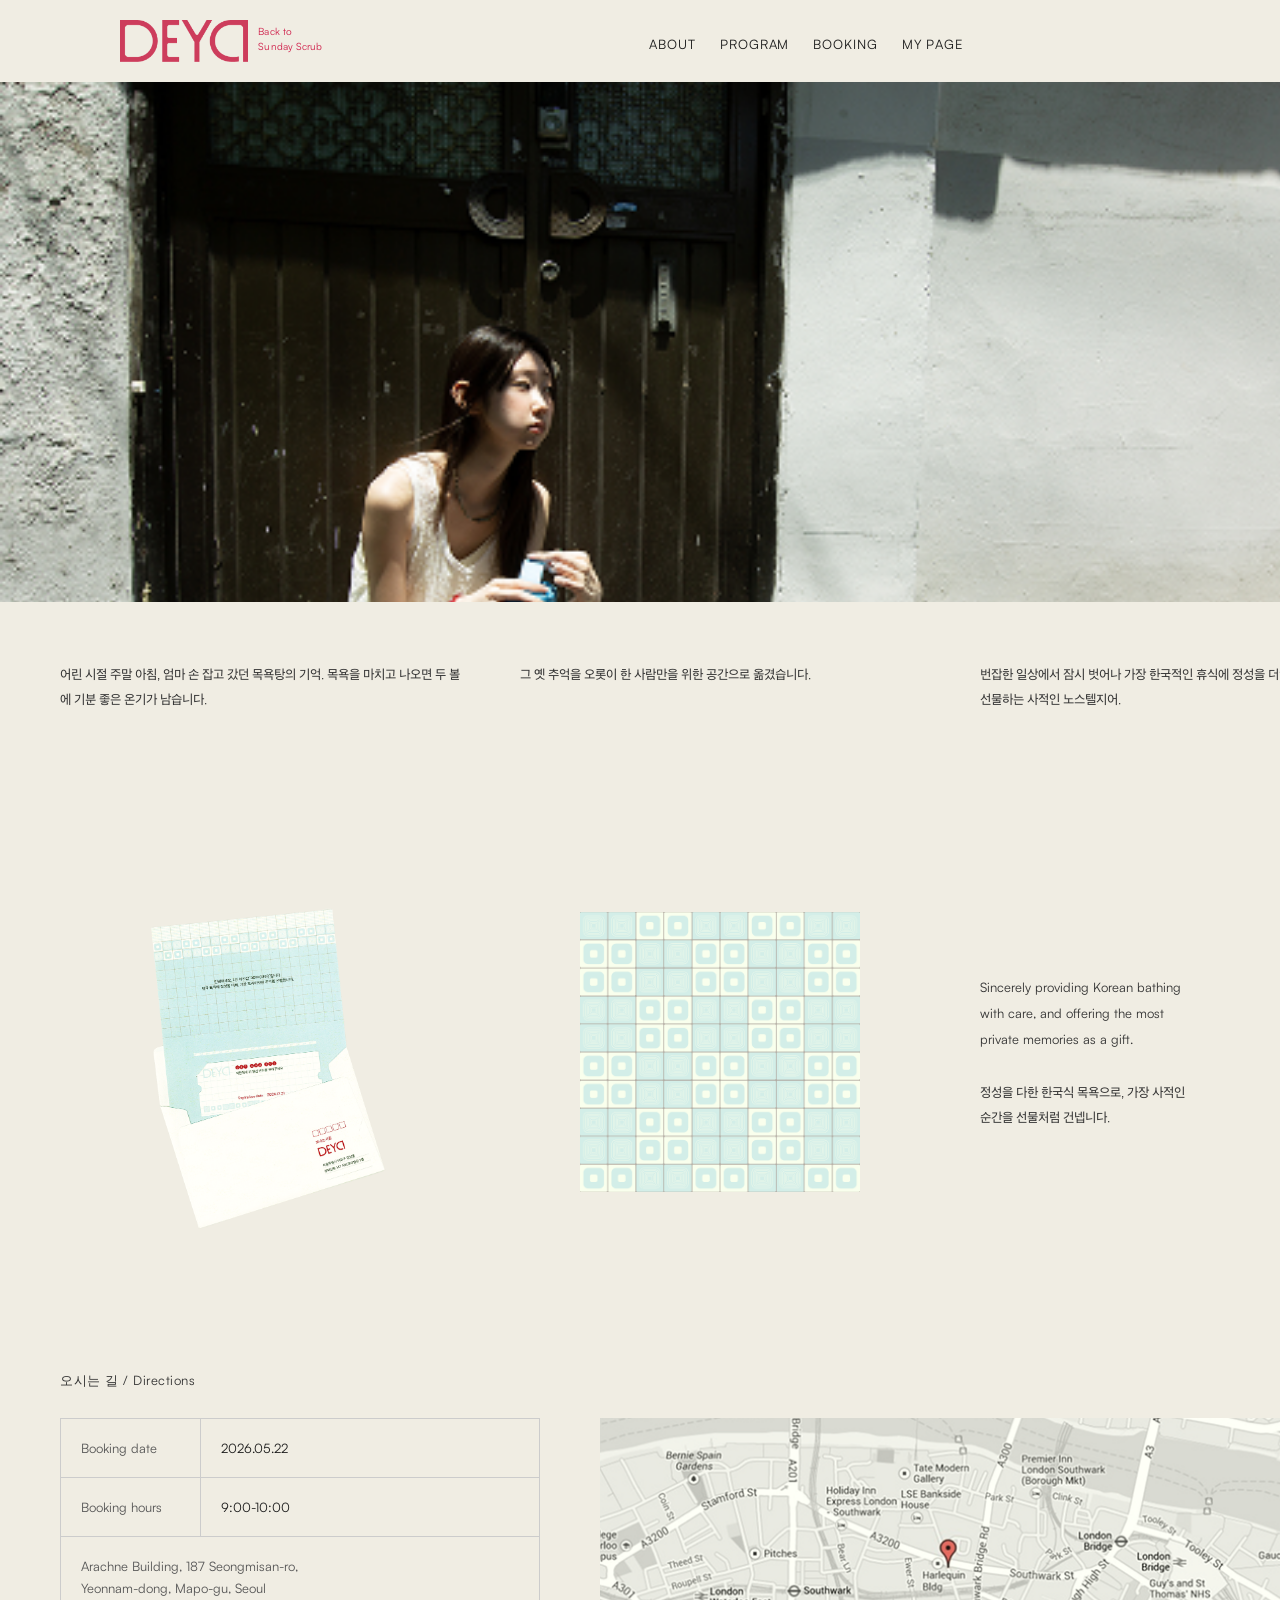
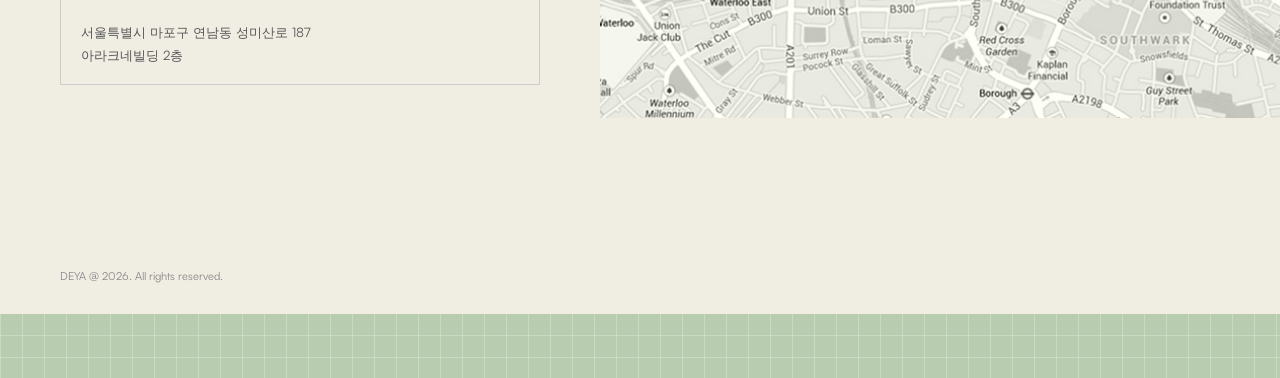
==== index.html @ e5640f35 "draft" ====
<!doctype html>
<html lang="ko">
  <head>
    <meta charset="UTF-8" />
    <meta name="viewport" content="width=1440, initial-scale=1.0" />
    <title>DEYA — Back to Sunday Scrub</title>
    <link rel="stylesheet" href="style.css" />
  </head>
  <body>
    <nav class="nav">
      <a href="index.html" class="nav-logo">
        <img class="nav-wordmark" src="source/main/logo.png" alt="DEYA" />
        <span class="nav-tagline">Back to<br />Sunday Scrub</span>
      </a>
      <ul class="nav-links">
        <li><a href="about.html">ABOUT</a></li>
        <li><a href="program.html">PROGRAM</a></li>
        <li><a href="booking.html">BOOKING</a></li>
        <li><a href="mypage.html">MY PAGE</a></li>
      </ul>
      <div class="nav-icons">
        <img src="source/main/obj_cucumber_photo 1.png" alt="" />
        <img src="source/main/obj_cucumber_photo 2.png" alt="" />
        <img src="source/main/obj_cucumber_photo 3.png" alt="" />
      </div>
    </nav>

    <!-- HERO -->
    <section class="page-hero">
      <img src="source/about/04 1.png" alt="DEYA" />
    </section>

    <!-- THREE TEXT COLUMNS -->
    <section class="about-text-cols">
      <p class="about-text-col">어린 시절 주말 아침, 엄마 손 잡고 갔던 목욕탕의 기억. 목욕을 마치고 나오면 두 볼에 기분 좋은 온기가 남습니다.</p>
      <p class="about-text-col">그 옛 추억을 오롯이 한 사람만을 위한 공간으로 옮겼습니다.</p>
      <p class="about-text-col">번잡한 일상에서 잠시 벗어나 가장 한국적인 휴식에 정성을 더하는 장소, 당신에게 선물하는 사적인 노스텔지어.</p>
    </section>

    <!-- BRAND SECTION -->
    <section class="about-brand">
      <div class="about-brand-letter">
        <img src="source/main/초대장영상 1.png" alt="DEYA invitation" />
      </div>
      <div class="about-brand-logo">
        <img src="source/about/Group 2085665260.png" alt="DEYA" />
      </div>
      <div class="about-brand-text">
        <p>Sincerely providing Korean bathing<br />with care, and offering the most<br />private memories as a gift.</p>
        <p class="kr">정성을 다한 한국식 목욕으로, 가장 사적인<br />순간을 선물처럼 건넵니다.</p>
      </div>
    </section>

    <!-- DIRECTIONS -->
    <section class="directions-section">
      <p class="directions-heading">오시는 길 / Directions</p>
      <div class="directions-layout">
        <div class="directions-table-wrap">
          <table class="directions-table">
            <tr>
              <td>Booking date</td>
              <td>2026.05.22</td>
            </tr>
            <tr>
              <td>Booking hours</td>
              <td>9:00-10:00</td>
            </tr>
            <tr>
              <td colspan="2">
                Arachne Building, 187 Seongmisan-ro,<br />
                Yeonnam-dong, Mapo-gu, Seoul<br /><br />
                서울특별시 마포구 연남동 성미산로 187<br />
                아라크네빌딩 2층
              </td>
            </tr>
          </table>
        </div>
        <div class="directions-map">
          <img src="source/main/gray-google-map 1.png" alt="Map" />
        </div>
      </div>
    </section>

    <footer class="site-footer">
      <span class="footer-copy">DEYA @ 2026. All rights reserved.</span>
      <div class="footer-social">
        <a href="#" aria-label="YouTube">
          <svg viewBox="0 0 24 24">
            <path
              d="M23.5 6.2a3 3 0 0 0-2.1-2.1C19.5 3.5 12 3.5 12 3.5s-7.5 0-9.4.5a3 3 0 0 0-2.1 2.1C0 8.1 0 12 0 12s0 3.9.5 5.8a3 3 0 0 0 2.1 2.1c1.9.5 9.4.5 9.4.5s7.5 0 9.4-.5a3 3 0 0 0 2.1-2.1C24 15.9 24 12 24 12s0-3.9-.5-5.8zM9.75 15.5V8.5L15.8 12l-6.05 3.5z"
            />
          </svg>
        </a>
        <a href="#" aria-label="Facebook">
          <svg viewBox="0 0 24 24">
            <path
              d="M24 12.07C24 5.4 18.63 0 12 0S0 5.4 0 12.07C0 18.1 4.39 23.1 10.13 24v-8.44H7.08v-3.49h3.04V9.41c0-3.02 1.8-4.7 4.54-4.7 1.31 0 2.68.24 2.68.24v2.97h-1.5c-1.5 0-1.96.93-1.96 1.89v2.26h3.32l-.53 3.5h-2.8V24C19.61 23.1 24 18.1 24 12.07z"
            />
          </svg>
        </a>
        <a href="#" aria-label="Instagram">
          <svg viewBox="0 0 24 24">
            <path
              d="M12 2.16c3.2 0 3.58.01 4.85.07 3.25.15 4.77 1.69 4.92 4.92.06 1.27.07 1.65.07 4.85 0 3.2-.01 3.58-.07 4.85-.15 3.23-1.66 4.77-4.92 4.92-1.27.06-1.64.07-4.85.07-3.2 0-3.58-.01-4.85-.07-3.26-.15-4.77-1.7-4.92-4.92C2.17 15.58 2.16 15.2 2.16 12c0-3.2.01-3.58.07-4.85C2.38 3.86 3.9 2.31 7.15 2.23 8.42 2.17 8.8 2.16 12 2.16zM12 0C8.74 0 8.33.01 7.05.07 2.7.27.27 2.7.07 7.05.01 8.33 0 8.74 0 12c0 3.26.01 3.67.07 4.95.2 4.36 2.62 6.78 6.98 6.98C8.33 23.99 8.74 24 12 24c3.26 0 3.67-.01 4.95-.07 4.35-.2 6.78-2.62 6.98-6.98.06-1.28.07-1.69.07-4.95 0-3.26-.01-3.67-.07-4.95-.2-4.35-2.62-6.78-6.98-6.98C15.67.01 15.26 0 12 0zm0 5.84a6.16 6.16 0 1 0 0 12.32A6.16 6.16 0 0 0 12 5.84zM12 16a4 4 0 1 1 0-8 4 4 0 0 1 0 8zm6.4-11.85a1.44 1.44 0 1 0 0 2.88 1.44 1.44 0 0 0 0-2.88z"
            />
          </svg>
        </a>
      </div>
    </footer>
    <div class="footer-tiles"></div>
  </body>
</html>
---- style.css ----
@font-face {
  font-family: "Satoshi";
  src: url("source/fonts/Satoshi-Regular.woff2") format("woff2");
  font-weight: 400;
}
@font-face {
  font-family: "Heitz";
  src: url("source/fonts/Heitz-Regular.woff2") format("woff2");
  font-weight: 400;
}

*,
*::before,
*::after {
  box-sizing: border-box;
  margin: 0;
  padding: 0;
}

:root {
  --bg: #f0ede3;
  --red: #cf1f4a;
  --black: #1a1a1a;
  --gray: #888;
  --gutter: 60px;
}

body {
  background: var(--bg);
  color: var(--black);
  font-family: "Satoshi", sans-serif;
  min-width: 1440px;
}

a {
  text-decoration: none;
  color: inherit;
}
img {
  display: block;
}

/* ── NAV ── */
.nav {
  display: flex;
  align-items: flex-start;
  justify-content: space-between;
  padding: 20px 120px;
  background: var(--bg);
  position: sticky;
  top: 0;
  z-index: 100;
}

.nav-logo {
  display: flex;
  align-items: flex-start;
  gap: 10px;
}

.nav-wordmark {
  height: 42px;
}

.nav-tagline {
  font-size: 10px;
  color: var(--red);
  line-height: 1.5;
  padding-top: 4px;
  letter-spacing: 0.01em;
}

.nav-links {
  display: flex;
  gap: 24px;
  list-style: none;
  align-items: center;
  padding-top: 12px;
}

.nav-links a {
  font-size: 13px;
  letter-spacing: 0.07em;
  color: var(--black);
}

.nav-links a:hover,
.nav-links a.active {
  color: var(--red);
}

.nav-icons {
  display: flex;
  width: 30px;
  gap: -20px;
  padding-top: 8px;
}

.nav-icons img {
  width: 28px;
  height: 28px;
  border-radius: 50%;
  object-fit: cover;
}

/* ── FOOTER ── */
.site-footer {
  display: flex;
  justify-content: space-between;
  align-items: center;
  padding: 28px var(--gutter);
  margin-top: 120px;
}

.footer-copy {
  font-size: 11px;
  color: var(--gray);
}

.footer-social {
  display: flex;
  gap: 18px;
  align-items: center;
}

.footer-social a {
  display: flex;
  align-items: center;
  justify-content: center;
  width: 20px;
  height: 20px;
}

.footer-social svg {
  width: 18px;
  height: 18px;
  fill: var(--black);
}

.footer-tiles {
  height: 64px;
  background-color: #b8ccb0;
  background-image:
    repeating-linear-gradient(
      0deg,
      rgba(255, 255, 255, 0.25) 0,
      rgba(255, 255, 255, 0.25) 1px,
      transparent 1px,
      transparent 22px
    ),
    repeating-linear-gradient(
      90deg,
      rgba(255, 255, 255, 0.25) 0,
      rgba(255, 255, 255, 0.25) 1px,
      transparent 1px,
      transparent 22px
    );
  background-size: 22px 22px;
}

/* ── MAIN PAGE ── */
.hero-collage {
  padding: 0 var(--gutter);
  text-align: center;
}

.hero-collage img {
  width: 100%;
  max-width: 1200px;
  margin: 0 auto;
}

.content-split {
  display: flex;
  align-items: center;
  padding: 100px var(--gutter);
  gap: 100px;
}

.content-split.reverse {
  flex-direction: row-reverse;
}

.split-photo {
  flex: 0 0 auto;
  width: 330px;
}

.split-photo img {
  width: 100%;
  height: 420px;
  object-fit: cover;
}

.split-text {
  flex: 1;
  max-width: 380px;
  display: flex;
  flex-direction: column;
  gap: 28px;
}

.split-text p {
  font-size: 13px;
  line-height: 1.9;
  color: #333;
}

.keyword-section {
  display: flex;
  gap: 4px;
  padding: 40px var(--gutter) 80px;
}

.keyword-card {
  flex: 1;
}

.keyword-card img {
  width: 100%;
  aspect-ratio: 1 / 1;
  object-fit: cover;
  margin-bottom: 18px;
}

.keyword-card h3 {
  font-size: 15px;
  font-weight: 400;
  margin-bottom: 6px;
}

.keyword-card p {
  font-family: "Heitz", sans-serif;
  font-size: 12px;
  line-height: 1.7;
  color: #444;
}

.photo-grid {
  display: grid;
  grid-template-columns: 1fr 1fr 1fr;
  grid-template-rows: 300px 300px;
  gap: 4px;
  padding: 0 var(--gutter);
}

.photo-grid img {
  width: 100%;
  height: 100%;
  object-fit: cover;
}

.photo-grid .span-col {
  grid-column: span 2;
}

/* ── ABOUT PAGE ── */
.page-hero {
  width: 100%;
}
.page-hero img {
  width: 100%;
  height: 520px;
  object-fit: cover;
  object-position: top;
}

.about-text-cols {
  display: grid;
  grid-template-columns: 1fr 1fr 1fr;
  gap: 60px;
  padding: 60px var(--gutter) 80px;
}

.about-text-col {
  font-family: "Heitz", "Satoshi", sans-serif;
  font-size: 12.5px;
  line-height: 2;
  color: #333;
}

.about-brand {
  display: grid;
  grid-template-columns: 1fr 1fr 1fr;
  gap: 60px;
  padding: 80px var(--gutter);
  align-items: center;
}

.about-brand-letter img {
  width: 100%;
  max-height: 360px;
  object-fit: contain;
}

.about-brand-logo img {
  width: 100%;
  max-height: 280px;
  object-fit: contain;
}

.about-brand-text {
  font-size: 13px;
  line-height: 2;
  color: #333;
}

.about-brand-text .kr {
  font-family: "Heitz", sans-serif;
  margin-top: 28px;
  font-size: 12.5px;
}

.directions-section {
  padding: 60px var(--gutter) 0;
}

.directions-heading {
  font-size: 13px;
  font-weight: 400;
  letter-spacing: 0.04em;
  margin-bottom: 28px;
  color: #333;
}

.directions-layout {
  display: flex;
  gap: 60px;
  align-items: flex-start;
}

.directions-table-wrap {
  flex: 0 0 480px;
}

.directions-table {
  width: 100%;
  border-collapse: collapse;
  font-size: 13px;
}

.directions-table td {
  padding: 18px 20px;
  border: 1px solid #ccc;
  line-height: 1.7;
}

.directions-table td:first-child {
  color: #555;
  width: 140px;
  vertical-align: middle;
}

.directions-map {
  flex: 1;
}
.directions-map img {
  width: 100%;
  height: 300px;
  object-fit: cover;
}

/* ── PROGRAM PAGE ── */
.program-section {
  display: flex;
  gap: 0;
  padding: 80px var(--gutter);
}

.program-section + .program-section {
  padding-top: 60px;
  border-top: none;
}

.program-label {
  flex: 0 0 260px;
}

.program-label h2 {
  font-size: 18px;
  font-weight: 400;
  letter-spacing: 0.04em;
  margin-bottom: 28px;
}

.program-label p {
  font-size: 12px;
  line-height: 1.9;
  color: #555;
}

.program-items {
  flex: 1;
}

.program-item {
  display: flex;
  align-items: center;
  padding: 18px 0;
  border-bottom: 1px solid #d0d0d0;
}

.program-items .program-item:first-child {
  border-top: 1px solid #d0d0d0;
}

.program-item-num {
  font-size: 12px;
  color: var(--gray);
  width: 32px;
  flex-shrink: 0;
}

.program-item-name {
  flex: 1;
  font-size: 13px;
  letter-spacing: 0.05em;
}

.program-item-price {
  font-size: 13px;
  letter-spacing: 0.03em;
}

/* ── PROGRAM DETAIL PAGE ── */
.detail-header {
  display: flex;
  align-items: baseline;
  justify-content: space-between;
  padding: 36px var(--gutter) 0;
}

.detail-title {
  font-size: 30px;
  font-weight: 400;
}

.detail-price {
  font-size: 30px;
  font-weight: 400;
}

.detail-row {
  display: flex;
  gap: 0;
  padding: 60px var(--gutter) 40px;
}

.detail-label-col {
  flex: 0 0 260px;
  font-size: 15px;
  font-weight: 400;
  padding-top: 4px;
}

.detail-body-col {
  flex: 1;
  font-size: 13px;
  line-height: 1.9;
  color: #444;
  max-width: 500px;
}

.detail-body-col p + p {
  margin-top: 18px;
}

.detail-body-col ol {
  padding-left: 18px;
}

.detail-body-col ol li {
  line-height: 2.2;
}

/* ── BOOKING PAGE ── */
.booking-bar {
  display: flex;
  align-items: baseline;
  gap: 100px;
  padding: 36px var(--gutter) 0;
}

.booking-title {
  font-size: 30px;
  font-weight: 400;
}
.booking-price {
  font-size: 30px;
  font-weight: 400;
}

.booking-content {
  display: flex;
  gap: 100px;
  padding: 48px var(--gutter) 80px;
  align-items: flex-start;
}

.calendar-wrap {
  flex: 0 0 auto;
}

.calendar-table {
  border-collapse: collapse;
  font-size: 12px;
  min-width: 460px;
}

.calendar-table th {
  font-weight: 400;
  padding: 10px 20px;
  border: 1px solid #ccc;
  text-align: center;
  font-size: 11px;
  letter-spacing: 0.06em;
  color: #555;
}

.calendar-table td {
  padding: 14px 20px;
  border: 1px solid #ccc;
  text-align: center;
  font-size: 12px;
  cursor: pointer;
  min-width: 60px;
}

.calendar-table td:hover {
  background: rgba(207, 31, 74, 0.07);
}
.calendar-table td.selected {
  background: var(--red);
  color: #fff;
}

.booking-sidebar {
  flex: 1;
  padding-top: 10px;
}

.booking-sidebar p {
  font-size: 14px;
  line-height: 2.1;
}

.btn-box {
  display: inline-block;
  margin-top: 52px;
  padding: 14px 0;
  border: 1px solid var(--black);
  font-size: 14px;
  width: 200px;
  text-align: center;
  cursor: pointer;
  background: transparent;
  font-family: "Satoshi", sans-serif;
  letter-spacing: 0.04em;
}

.btn-box:hover {
  background: var(--black);
  color: #fff;
}

/* ── MY PAGE ── */
.mypage-wrap {
  display: flex;
  gap: 100px;
  padding: 80px var(--gutter);
  align-items: flex-start;
}

.mypage-photo {
  flex: 0 0 280px;
}

.mypage-photo img {
  width: 100%;
  height: 380px;
  object-fit: cover;
}

.mypage-info {
  flex: 1;
}

.mypage-guest {
  font-size: 38px;
  font-weight: 400;
  margin-bottom: 56px;
}

.mypage-content {
  display: flex;
  gap: 60px;
  align-items: flex-start;
}

.mypage-table {
  border-collapse: collapse;
  font-size: 13px;
  min-width: 420px;
}

.mypage-table td {
  padding: 18px 20px;
  border: 1px solid #ccc;
  line-height: 1.7;
}

.mypage-table td:first-child {
  color: #555;
  width: 140px;
  vertical-align: middle;
}

.mypage-sidebar {
  flex: 1;
  padding-top: 4px;
}
.mypage-sidebar p {
  font-size: 14px;
  line-height: 2.1;
}
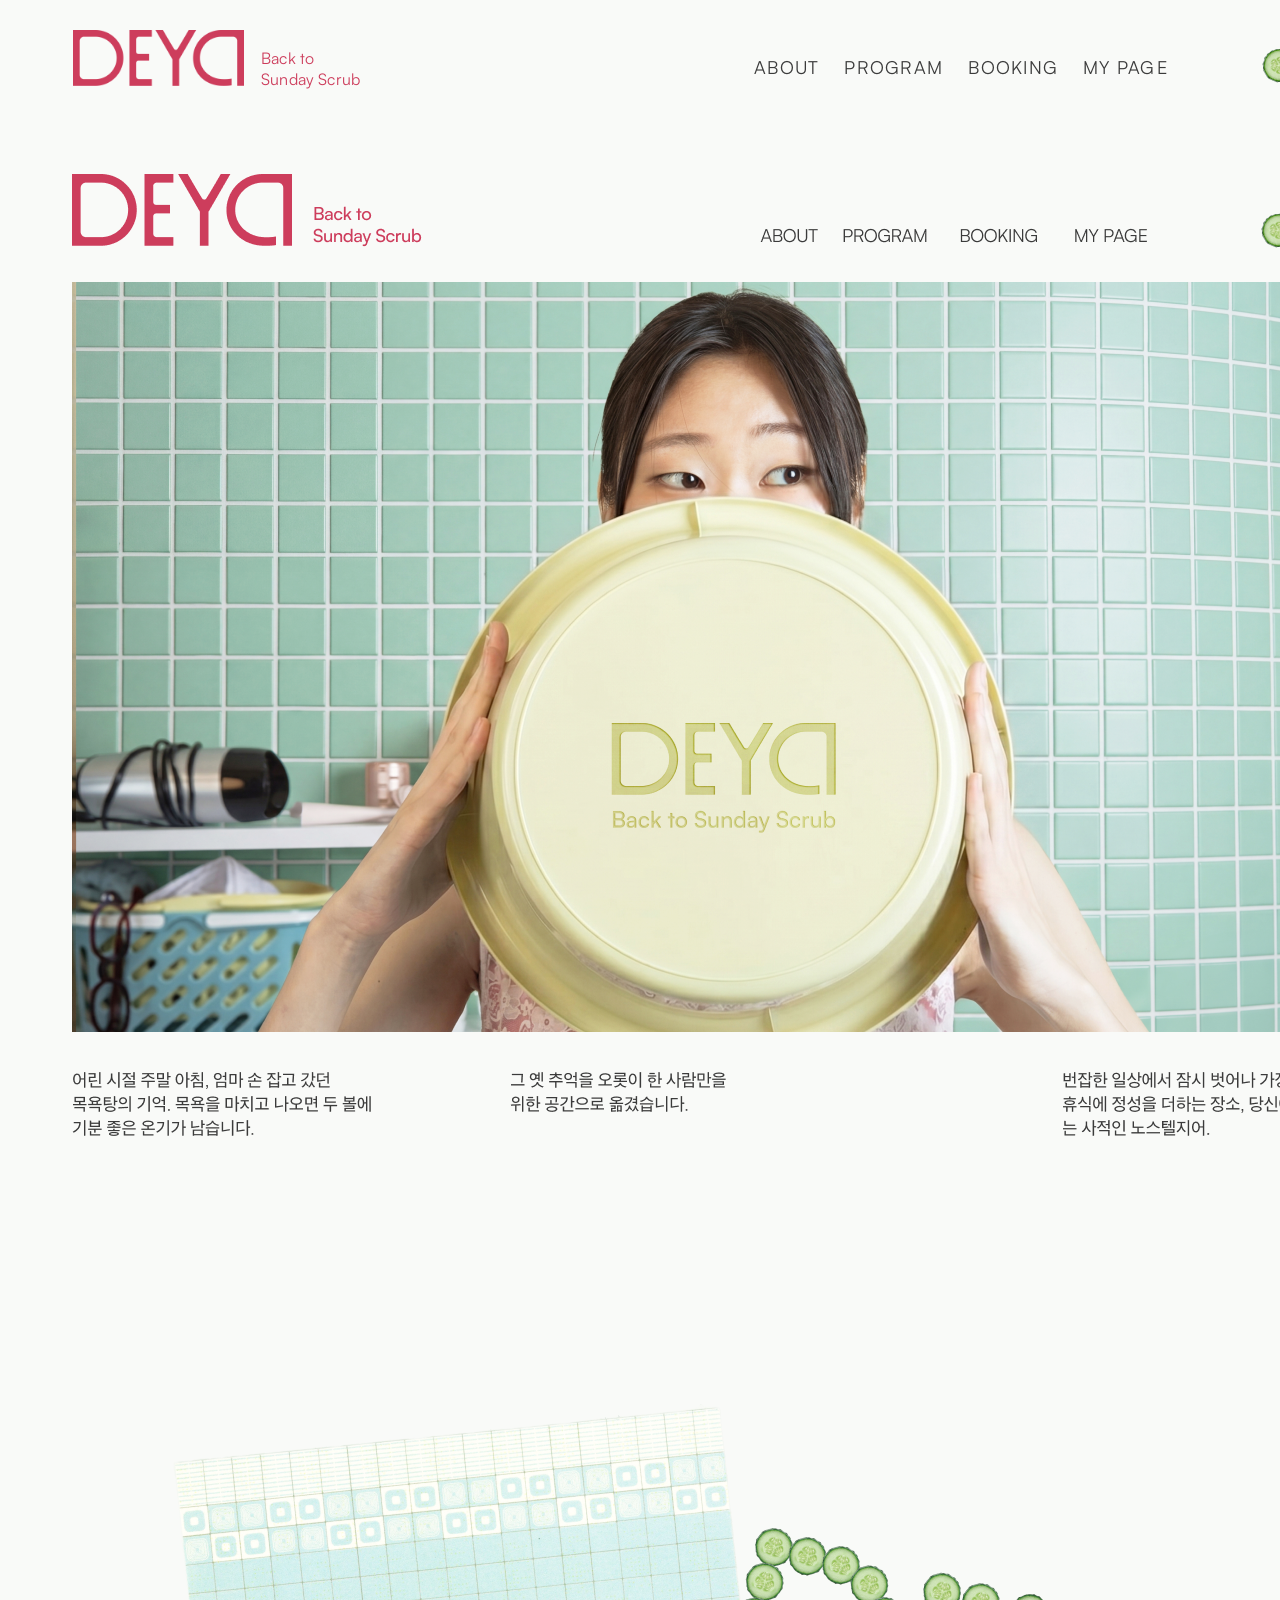
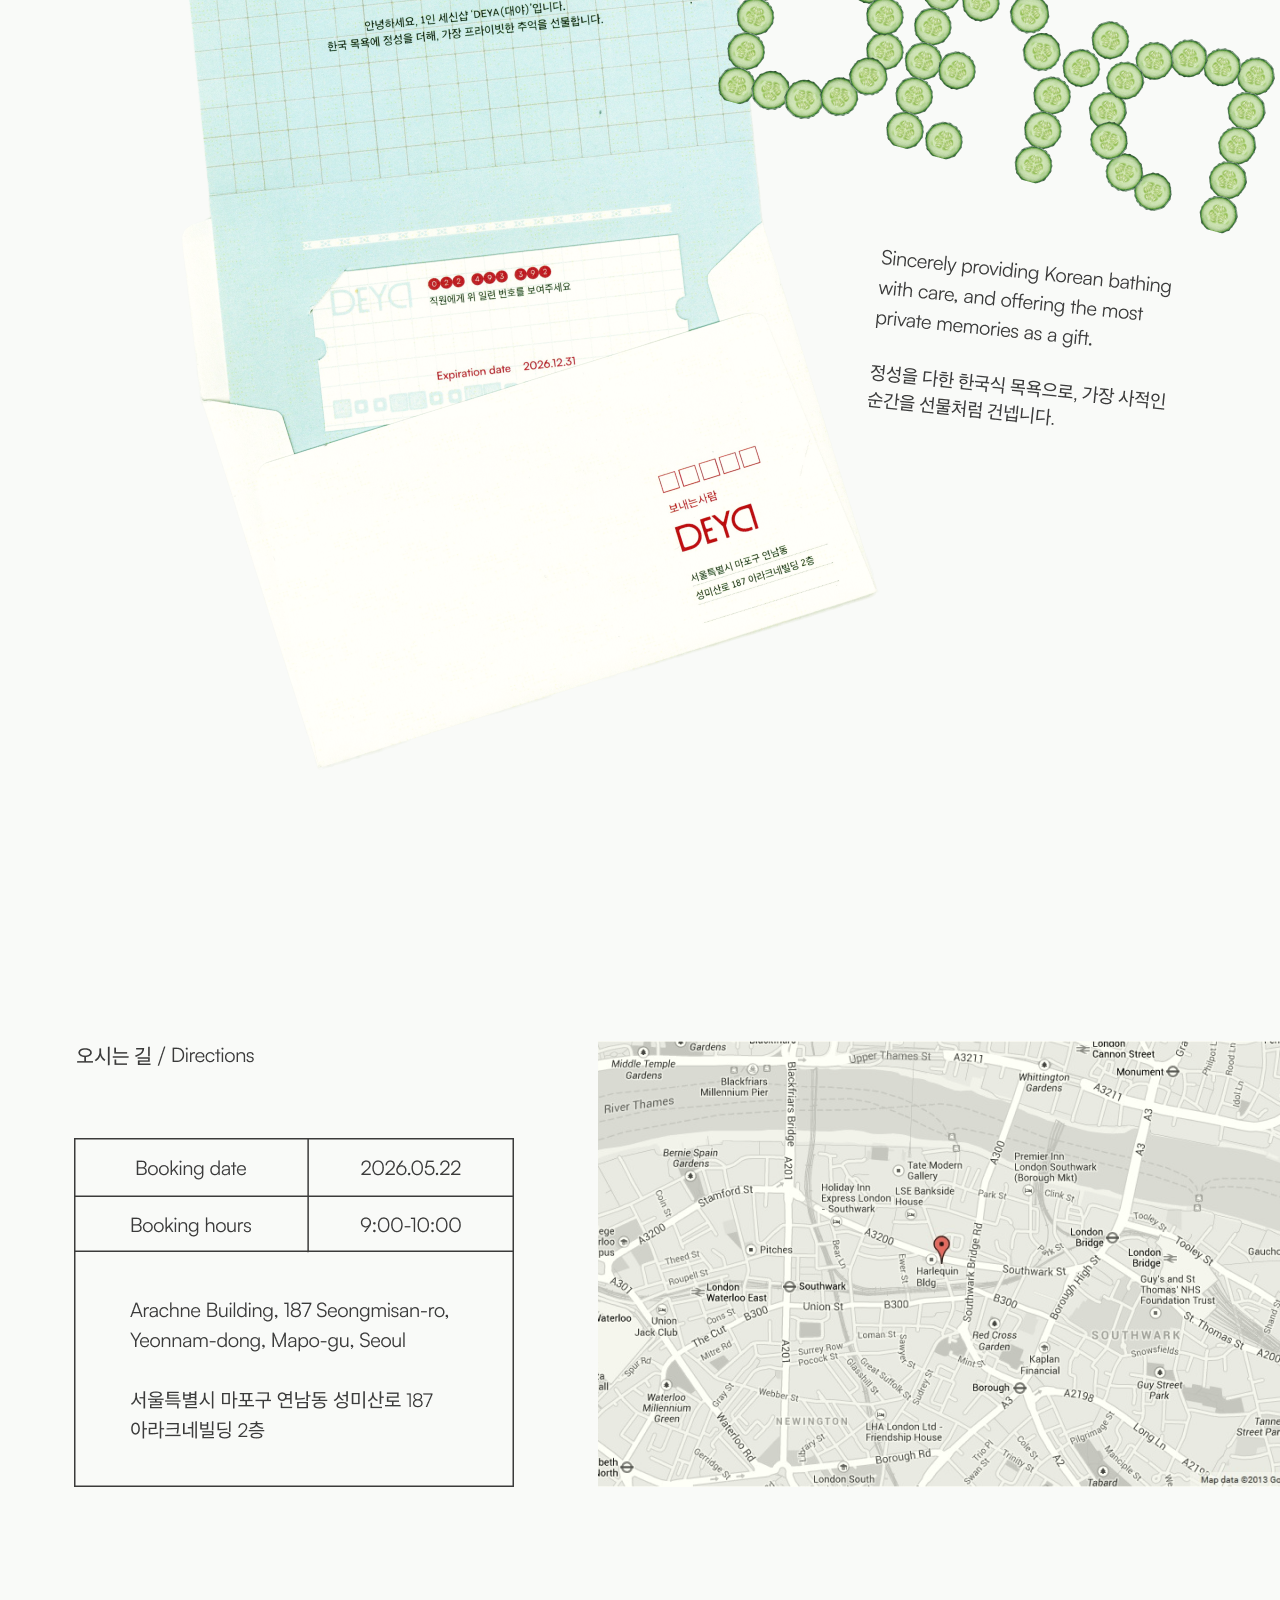
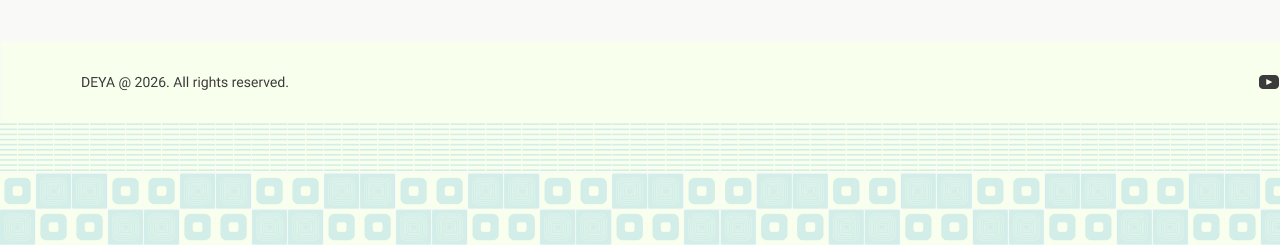
==== commit ea05ccf8: "001" ====
--- a/index.html
+++ b/index.html
@@ -6,7 +6,7 @@
     <title>DEYA — Back to Sunday Scrub</title>
     <link rel="stylesheet" href="style.css" />
   </head>
-  <body>
+  <body class="index-page">
     <nav class="nav">
       <a href="index.html" class="nav-logo">
         <img class="nav-wordmark" src="source/main/logo.png" alt="DEYA" />
@@ -19,94 +19,15 @@
         <li><a href="mypage.html">MY PAGE</a></li>
       </ul>
       <div class="nav-icons">
-        <img src="source/main/obj_cucumber_photo 1.png" alt="" />
-        <img src="source/main/obj_cucumber_photo 2.png" alt="" />
-        <img src="source/main/obj_cucumber_photo 3.png" alt="" />
+        <img src="source/nav/cucumber.png" alt="" />
+        <img src="source/nav/cucumber.png" alt="" />
+        <img src="source/nav/cucumber.png" alt="" />
       </div>
     </nav>
 
     <!-- HERO -->
-    <section class="page-hero">
-      <img src="source/about/04 1.png" alt="DEYA" />
+    <section class="main-hero">
+      <img src="Main (12 Columns).png" alt="DEYA" />
     </section>
-
-    <!-- THREE TEXT COLUMNS -->
-    <section class="about-text-cols">
-      <p class="about-text-col">어린 시절 주말 아침, 엄마 손 잡고 갔던 목욕탕의 기억. 목욕을 마치고 나오면 두 볼에 기분 좋은 온기가 남습니다.</p>
-      <p class="about-text-col">그 옛 추억을 오롯이 한 사람만을 위한 공간으로 옮겼습니다.</p>
-      <p class="about-text-col">번잡한 일상에서 잠시 벗어나 가장 한국적인 휴식에 정성을 더하는 장소, 당신에게 선물하는 사적인 노스텔지어.</p>
-    </section>
-
-    <!-- BRAND SECTION -->
-    <section class="about-brand">
-      <div class="about-brand-letter">
-        <img src="source/main/초대장영상 1.png" alt="DEYA invitation" />
-      </div>
-      <div class="about-brand-logo">
-        <img src="source/about/Group 2085665260.png" alt="DEYA" />
-      </div>
-      <div class="about-brand-text">
-        <p>Sincerely providing Korean bathing<br />with care, and offering the most<br />private memories as a gift.</p>
-        <p class="kr">정성을 다한 한국식 목욕으로, 가장 사적인<br />순간을 선물처럼 건넵니다.</p>
-      </div>
-    </section>
-
-    <!-- DIRECTIONS -->
-    <section class="directions-section">
-      <p class="directions-heading">오시는 길 / Directions</p>
-      <div class="directions-layout">
-        <div class="directions-table-wrap">
-          <table class="directions-table">
-            <tr>
-              <td>Booking date</td>
-              <td>2026.05.22</td>
-            </tr>
-            <tr>
-              <td>Booking hours</td>
-              <td>9:00-10:00</td>
-            </tr>
-            <tr>
-              <td colspan="2">
-                Arachne Building, 187 Seongmisan-ro,<br />
-                Yeonnam-dong, Mapo-gu, Seoul<br /><br />
-                서울특별시 마포구 연남동 성미산로 187<br />
-                아라크네빌딩 2층
-              </td>
-            </tr>
-          </table>
-        </div>
-        <div class="directions-map">
-          <img src="source/main/gray-google-map 1.png" alt="Map" />
-        </div>
-      </div>
-    </section>
-
-    <footer class="site-footer">
-      <span class="footer-copy">DEYA @ 2026. All rights reserved.</span>
-      <div class="footer-social">
-        <a href="#" aria-label="YouTube">
-          <svg viewBox="0 0 24 24">
-            <path
-              d="M23.5 6.2a3 3 0 0 0-2.1-2.1C19.5 3.5 12 3.5 12 3.5s-7.5 0-9.4.5a3 3 0 0 0-2.1 2.1C0 8.1 0 12 0 12s0 3.9.5 5.8a3 3 0 0 0 2.1 2.1c1.9.5 9.4.5 9.4.5s7.5 0 9.4-.5a3 3 0 0 0 2.1-2.1C24 15.9 24 12 24 12s0-3.9-.5-5.8zM9.75 15.5V8.5L15.8 12l-6.05 3.5z"
-            />
-          </svg>
-        </a>
-        <a href="#" aria-label="Facebook">
-          <svg viewBox="0 0 24 24">
-            <path
-              d="M24 12.07C24 5.4 18.63 0 12 0S0 5.4 0 12.07C0 18.1 4.39 23.1 10.13 24v-8.44H7.08v-3.49h3.04V9.41c0-3.02 1.8-4.7 4.54-4.7 1.31 0 2.68.24 2.68.24v2.97h-1.5c-1.5 0-1.96.93-1.96 1.89v2.26h3.32l-.53 3.5h-2.8V24C19.61 23.1 24 18.1 24 12.07z"
-            />
-          </svg>
-        </a>
-        <a href="#" aria-label="Instagram">
-          <svg viewBox="0 0 24 24">
-            <path
-              d="M12 2.16c3.2 0 3.58.01 4.85.07 3.25.15 4.77 1.69 4.92 4.92.06 1.27.07 1.65.07 4.85 0 3.2-.01 3.58-.07 4.85-.15 3.23-1.66 4.77-4.92 4.92-1.27.06-1.64.07-4.85.07-3.2 0-3.58-.01-4.85-.07-3.26-.15-4.77-1.7-4.92-4.92C2.17 15.58 2.16 15.2 2.16 12c0-3.2.01-3.58.07-4.85C2.38 3.86 3.9 2.31 7.15 2.23 8.42 2.17 8.8 2.16 12 2.16zM12 0C8.74 0 8.33.01 7.05.07 2.7.27.27 2.7.07 7.05.01 8.33 0 8.74 0 12c0 3.26.01 3.67.07 4.95.2 4.36 2.62 6.78 6.98 6.98C8.33 23.99 8.74 24 12 24c3.26 0 3.67-.01 4.95-.07 4.35-.2 6.78-2.62 6.98-6.98.06-1.28.07-1.69.07-4.95 0-3.26-.01-3.67-.07-4.95-.2-4.35-2.62-6.78-6.98-6.98C15.67.01 15.26 0 12 0zm0 5.84a6.16 6.16 0 1 0 0 12.32A6.16 6.16 0 0 0 12 5.84zM12 16a4 4 0 1 1 0-8 4 4 0 0 1 0 8zm6.4-11.85a1.44 1.44 0 1 0 0 2.88 1.44 1.44 0 0 0 0-2.88z"
-            />
-          </svg>
-        </a>
-      </div>
-    </footer>
-    <div class="footer-tiles"></div>
   </body>
 </html>
--- a/style.css
+++ b/style.css
@@ -18,10 +18,17 @@
 }
 
 :root {
-  --bg: #f0ede3;
-  --red: #cf1f4a;
-  --black: #1a1a1a;
-  --gray: #888;
+  --mint: #d3eee8;
+  --white: #f9faf8;
+  --yellow: #f9ffed;
+  --brown: #afa79e;
+  --cherry: #cd3d5c;
+  --deya-black: #3b3b3b;
+
+  --bg: #f9faf8;
+  --red: #cd3d5c;
+  --black: #3b3b3b;
+  --gray: #afa79e;
   --gutter: 60px;
 }
 
@@ -30,6 +37,7 @@
   color: var(--black);
   font-family: "Satoshi", sans-serif;
   min-width: 1440px;
+  letter-spacing: -0.01em;
 }
 
 a {
@@ -45,7 +53,7 @@
   display: flex;
   align-items: flex-start;
   justify-content: space-between;
-  padding: 20px 120px;
+  padding: 30px 73px;
   background: var(--bg);
   position: sticky;
   top: 0;
@@ -55,31 +63,46 @@
 .nav-logo {
   display: flex;
   align-items: flex-start;
-  gap: 10px;
+  gap: 12px;
 }
 
 .nav-wordmark {
-  height: 42px;
+  height: 56px;
 }
 
 .nav-tagline {
-  font-size: 10px;
+  font-size: 16px;
   color: var(--red);
-  line-height: 1.5;
-  padding-top: 4px;
+  line-height: 1.3;
+  padding-top: 18px;
+  padding-left: 5px;
   letter-spacing: 0.01em;
 }
 
 .nav-links {
   display: flex;
-  gap: 24px;
+  gap: 25px;
   list-style: none;
   align-items: center;
-  padding-top: 12px;
-}
+  padding-top: 25px;
+}
+
+/* ── 각 nav 항목 개별 위치 조정 ── */
+.nav-links li:nth-child(1) {
+  margin-left: 300px;
+} /* ABOUT    */
+.nav-links li:nth-child(2) {
+  margin-left: 0px;
+} /* PROGRAM  */
+.nav-links li:nth-child(3) {
+  margin-left: 0px;
+} /* BOOKING  */
+.nav-links li:nth-child(4) {
+  margin-left: 0px;
+} /* MY PAGE  */
 
 .nav-links a {
-  font-size: 13px;
+  font-size: 18px;
   letter-spacing: 0.07em;
   color: var(--black);
 }
@@ -91,16 +114,19 @@
 
 .nav-icons {
   display: flex;
-  width: 30px;
-  gap: -20px;
-  padding-top: 8px;
+  padding-top: 17.5px;
 }
 
 .nav-icons img {
-  width: 28px;
-  height: 28px;
+  width: 35px;
+  height: auto;
   border-radius: 50%;
   object-fit: cover;
+  margin-left: 0px;
+}
+
+.nav-icons img:first-child {
+  margin-left: 0;
 }
 
 /* ── FOOTER ── */
@@ -139,7 +165,7 @@
 
 .footer-tiles {
   height: 64px;
-  background-color: #b8ccb0;
+  background-color: var(--mint);
   background-image:
     repeating-linear-gradient(
       0deg,
@@ -159,6 +185,16 @@
 }
 
 /* ── MAIN PAGE ── */
+.main-hero {
+  width: 100%;
+}
+
+.main-hero img {
+  width: 100%;
+  height: auto;
+  display: block;
+}
+
 .hero-collage {
   padding: 0 var(--gutter);
   text-align: center;
@@ -203,7 +239,7 @@
 .split-text p {
   font-size: 13px;
   line-height: 1.9;
-  color: #333;
+  color: var(--black);
 }
 
 .keyword-section {
@@ -233,7 +269,7 @@
   font-family: "Heitz", sans-serif;
   font-size: 12px;
   line-height: 1.7;
-  color: #444;
+  color: var(--black);
 }
 
 .photo-grid {
@@ -276,7 +312,7 @@
   font-family: "Heitz", "Satoshi", sans-serif;
   font-size: 12.5px;
   line-height: 2;
-  color: #333;
+  color: var(--black);
 }
 
 .about-brand {
@@ -302,7 +338,7 @@
 .about-brand-text {
   font-size: 13px;
   line-height: 2;
-  color: #333;
+  color: var(--black);
 }
 
 .about-brand-text .kr {
@@ -320,7 +356,7 @@
   font-weight: 400;
   letter-spacing: 0.04em;
   margin-bottom: 28px;
-  color: #333;
+  color: var(--black);
 }
 
 .directions-layout {
@@ -341,12 +377,12 @@
 
 .directions-table td {
   padding: 18px 20px;
-  border: 1px solid #ccc;
+  border: 1px solid var(--gray);
   line-height: 1.7;
 }
 
 .directions-table td:first-child {
-  color: #555;
+  color: var(--gray);
   width: 140px;
   vertical-align: middle;
 }
@@ -361,6 +397,123 @@
 }
 
 /* ── PROGRAM PAGE ── */
+.program-hero {
+  position: relative;
+  width: 100%;
+}
+
+.program-hero > img {
+  width: 100%;
+  height: auto;
+  display: block;
+}
+
+.program-items-overlay {
+  position: absolute;
+  top: 0;
+  left: 0;
+  width: 100%;
+  height: 100%;
+  z-index: 10;
+}
+
+.prog-item {
+  position: absolute;
+  display: flex;
+  align-items: center;
+  gap: 14px;
+  color: var(--black);
+  text-decoration: none;
+}
+
+.prog-num {
+  font-size: 24px;
+  color: var(--gray);
+}
+
+.prog-name {
+  position: relative;
+  font-size: 24px;
+  letter-spacing: 0.05em;
+}
+
+.prog-name::after {
+  content: "";
+  position: absolute;
+  left: 0;
+  bottom: var(--line-offset, -3px); /* 선 세로 위치 */
+  width: var(--line-width, 100%); /* 선 길이 */
+  height: 1.5px;
+  background: var(--black);
+  transform: scaleX(0);
+  transform-origin: left;
+  transition: transform 0.35s ease;
+}
+
+.prog-item:hover .prog-name::after {
+  transform: scaleX(1);
+}
+
+/* 항목별 선 길이·위치 개별 조정 */
+.prog-item-1 {
+  --line-width: 100%;
+  --line-offset: -3px;
+}
+.prog-item-2 {
+  --line-width: 100%;
+  --line-offset: -3px;
+}
+.prog-item-3 {
+  --line-width: 100%;
+  --line-offset: -3px;
+}
+.prog-item-4 {
+  --line-width: 100%;
+  --line-offset: -3px;
+}
+.prog-item-5 {
+  --line-width: 100%;
+  --line-offset: -3px;
+}
+.prog-item-6 {
+  --line-width: 100%;
+  --line-offset: -3px;
+}
+.prog-item-7 {
+  --line-width: 100%;
+  --line-offset: -3px;
+}
+
+/* ── 각 항목 위치 조정 (top / left) ── */
+.prog-item-1 {
+  top: 791px;
+  left: 615px;
+}
+.prog-item-2 {
+  top: 876px;
+  left: 615px;
+}
+.prog-item-3 {
+  top: 1237px;
+  left: 615px;
+}
+.prog-item-4 {
+  top: 1322px;
+  left: 615px;
+}
+.prog-item-5 {
+  top: 1407px;
+  left: 615px;
+}
+.prog-item-6 {
+  top: 1492px;
+  left: 615px;
+}
+.prog-item-7 {
+  top: 1577px;
+  left: 615px;
+}
+
 .program-section {
   display: flex;
   gap: 0;
@@ -386,7 +539,7 @@
 .program-label p {
   font-size: 12px;
   line-height: 1.9;
-  color: #555;
+  color: var(--gray);
 }
 
 .program-items {
@@ -397,11 +550,11 @@
   display: flex;
   align-items: center;
   padding: 18px 0;
-  border-bottom: 1px solid #d0d0d0;
+  border-bottom: 1px solid var(--gray);
 }
 
 .program-items .program-item:first-child {
-  border-top: 1px solid #d0d0d0;
+  border-top: 1px solid var(--gray);
 }
 
 .program-item-num {
@@ -457,7 +610,7 @@
   flex: 1;
   font-size: 13px;
   line-height: 1.9;
-  color: #444;
+  color: var(--black);
   max-width: 500px;
 }
 
@@ -510,16 +663,16 @@
 .calendar-table th {
   font-weight: 400;
   padding: 10px 20px;
-  border: 1px solid #ccc;
+  border: 1px solid var(--gray);
   text-align: center;
   font-size: 11px;
   letter-spacing: 0.06em;
-  color: #555;
+  color: var(--gray);
 }
 
 .calendar-table td {
   padding: 14px 20px;
-  border: 1px solid #ccc;
+  border: 1px solid var(--gray);
   text-align: center;
   font-size: 12px;
   cursor: pointer;
@@ -527,7 +680,7 @@
 }
 
 .calendar-table td:hover {
-  background: rgba(207, 31, 74, 0.07);
+  background: rgba(205, 61, 92, 0.07);
 }
 .calendar-table td.selected {
   background: var(--red);
@@ -605,12 +758,12 @@
 
 .mypage-table td {
   padding: 18px 20px;
-  border: 1px solid #ccc;
+  border: 1px solid var(--gray);
   line-height: 1.7;
 }
 
 .mypage-table td:first-child {
-  color: #555;
+  color: var(--gray);
   width: 140px;
   vertical-align: middle;
 }
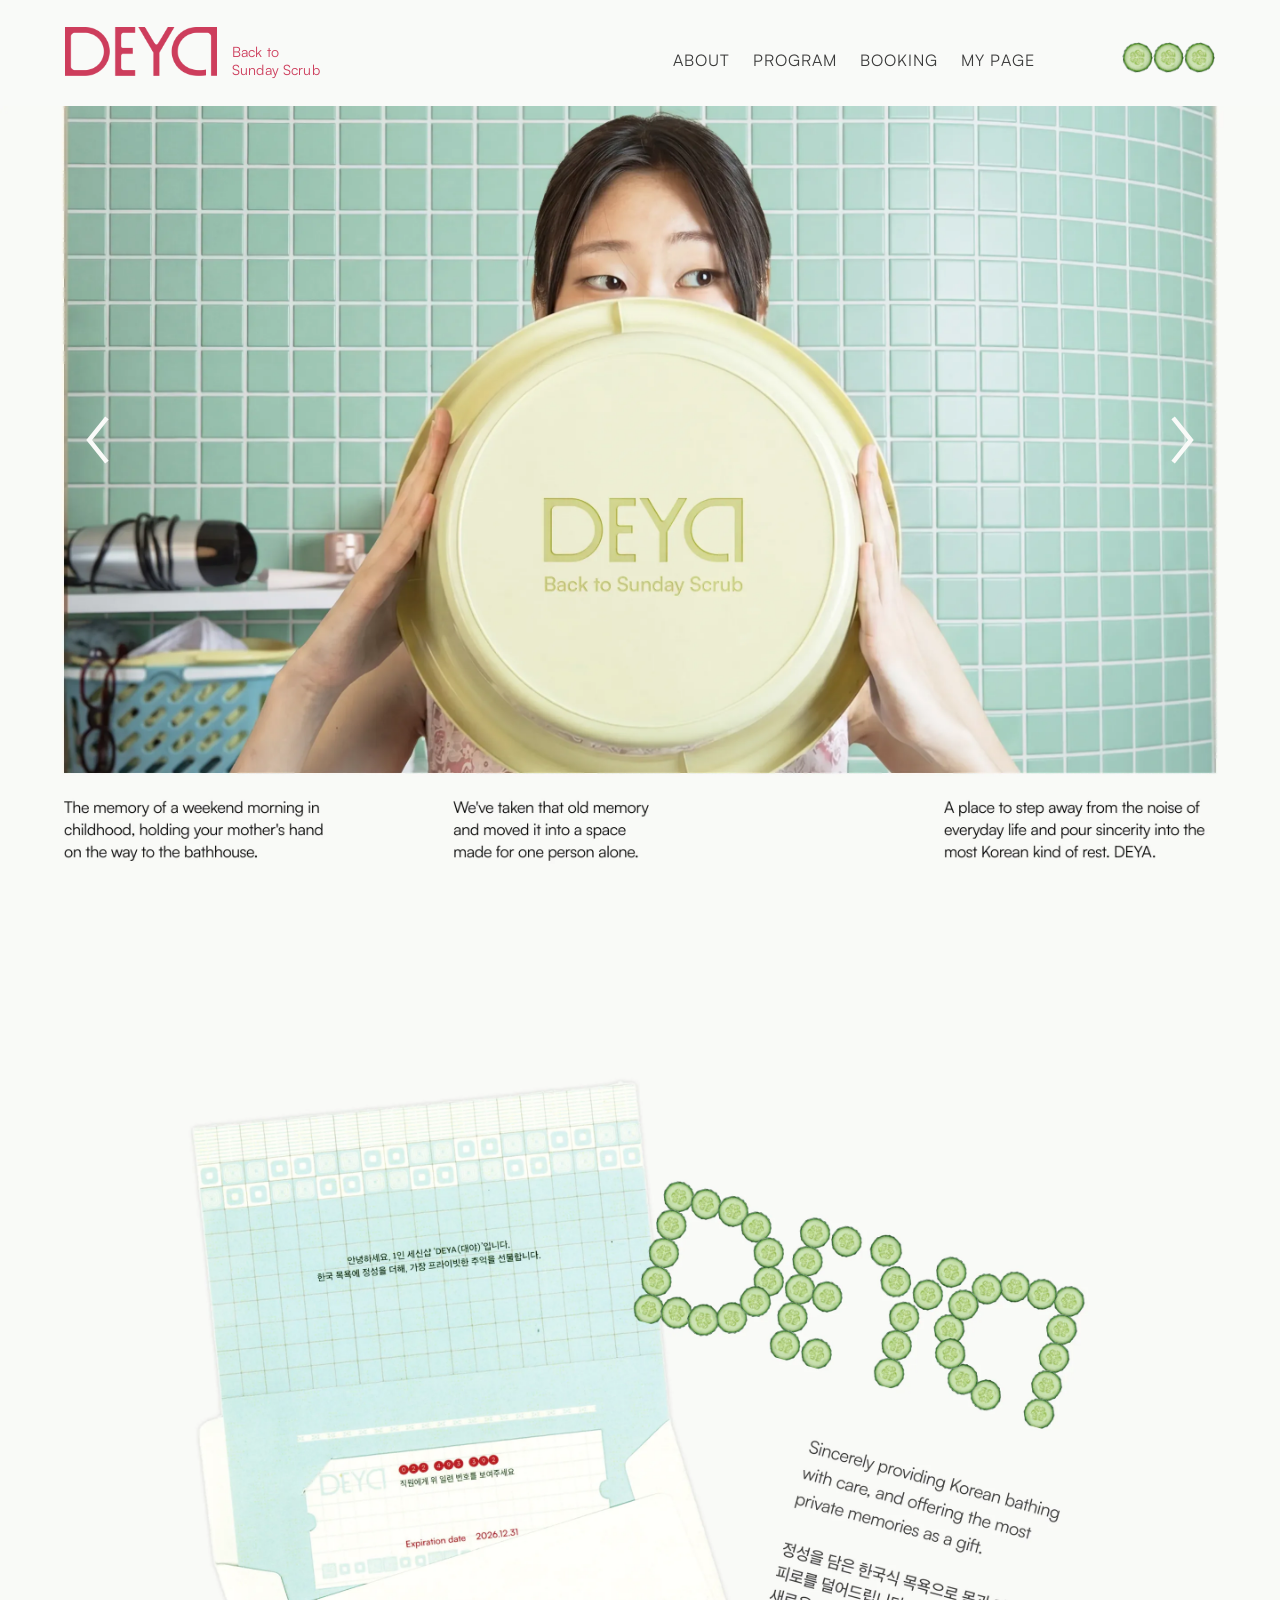
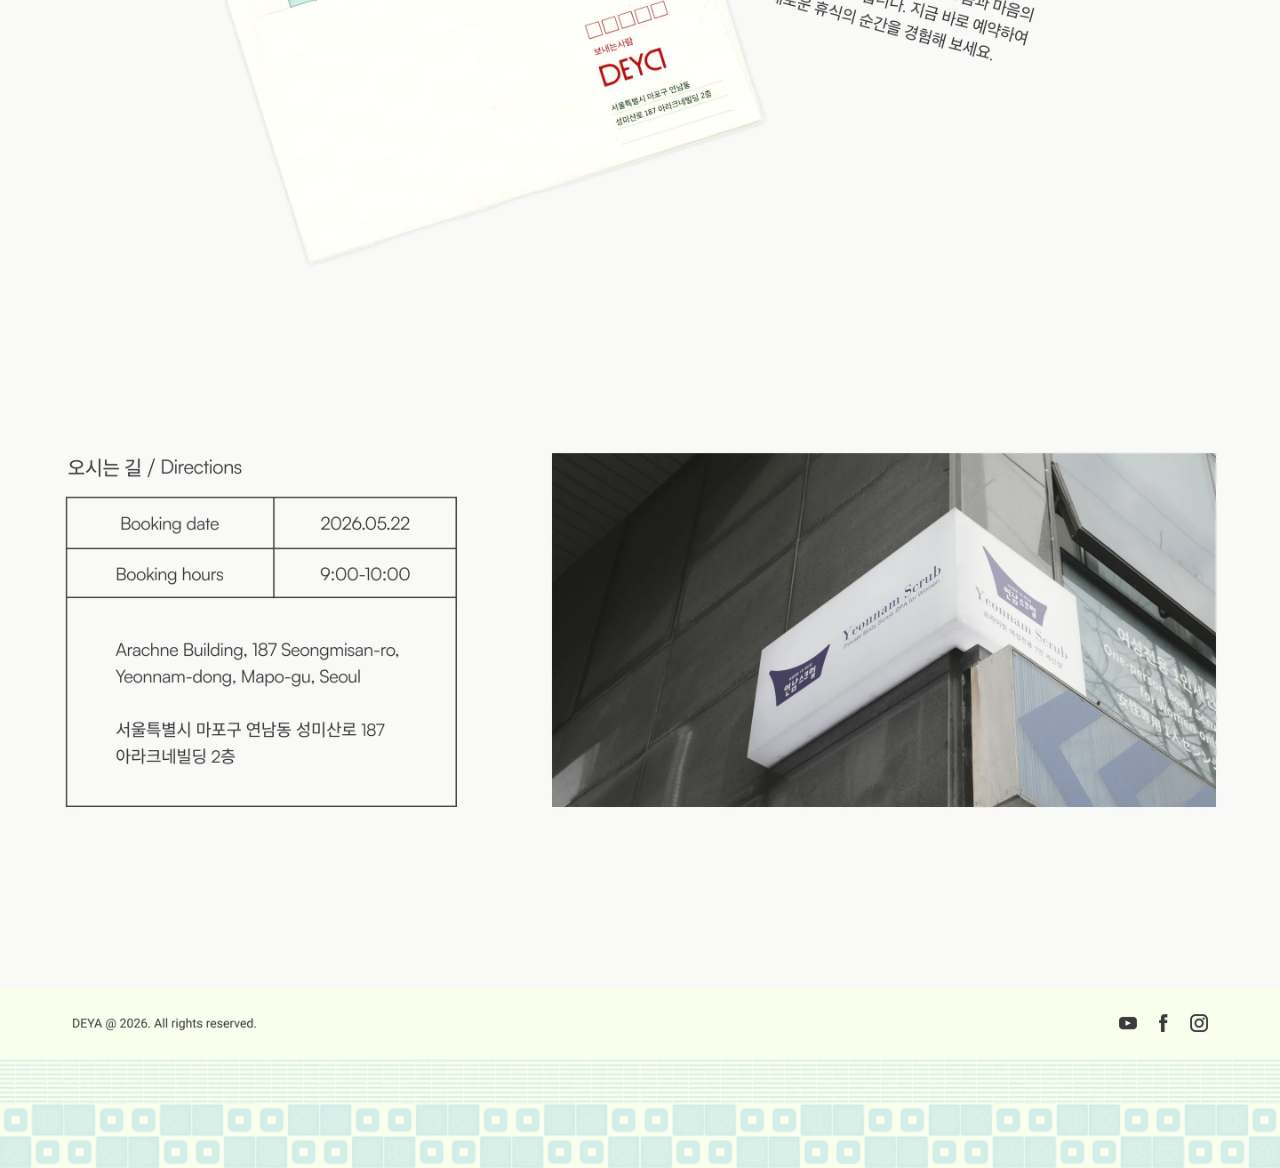
==== commit 70d31de8: "final" ====
--- a/index.html
+++ b/index.html
@@ -2,11 +2,11 @@
 <html lang="ko">
   <head>
     <meta charset="UTF-8" />
-    <meta name="viewport" content="width=1440, initial-scale=1.0" />
+    <meta name="viewport" content="width=device-width, initial-scale=1.0" />
     <title>DEYA — Back to Sunday Scrub</title>
     <link rel="stylesheet" href="style.css" />
   </head>
-  <body class="index-page">
+  <body>
     <nav class="nav">
       <a href="index.html" class="nav-logo">
         <img class="nav-wordmark" src="source/main/logo.png" alt="DEYA" />
@@ -19,15 +19,134 @@
         <li><a href="mypage.html">MY PAGE</a></li>
       </ul>
       <div class="nav-icons">
-        <img src="source/nav/cucumber.png" alt="" />
-        <img src="source/nav/cucumber.png" alt="" />
-        <img src="source/nav/cucumber.png" alt="" />
+        <img src="source/nav/cucumber.png" alt="" decoding="async" />
+        <img src="source/nav/cucumber.png" alt="" decoding="async" />
+        <img src="source/nav/cucumber.png" alt="" decoding="async" />
       </div>
     </nav>
 
-    <!-- HERO -->
     <section class="main-hero">
-      <img src="Main (12 Columns).png" alt="DEYA" />
+      <img
+        src="source/pages/main.webp"
+        alt="DEYA"
+        width="2880"
+        height="5988"
+        fetchpriority="high"
+        decoding="async"
+      />
+
+      <div class="hero-slider">
+        <div class="hero-track">
+          <div class="hero-slide">
+            <img
+              src="source/main/hero_photo.webp"
+              alt="DEYA"
+              width="2592"
+              height="1500"
+            />
+          </div>
+          <div class="hero-slide">
+            <video
+              src="source/video/DEYA_brandfilm.mp4"
+              muted
+              playsinline
+              preload="metadata"
+            ></video>
+          </div>
+        </div>
+      </div>
+      <button class="hero-arrow hero-prev" aria-label="이전">
+        <svg
+          viewBox="0 0 24 48"
+          fill="none"
+          stroke="currentColor"
+          stroke-width="4"
+        >
+          <path d="M20 4 4 24l16 20" />
+        </svg>
+      </button>
+      <button class="hero-arrow hero-next" aria-label="다음">
+        <svg
+          viewBox="0 0 24 48"
+          fill="none"
+          stroke="currentColor"
+          stroke-width="4"
+        >
+          <path d="M4 4l16 20L4 44" />
+        </svg>
+      </button>
     </section>
+
+    <script>
+      const track = document.querySelector(".hero-track");
+      const video = document.querySelector(".hero-slide video");
+      const slideCount = track.children.length;
+      const clone = track.children[0].cloneNode(true);
+      clone.setAttribute("aria-hidden", "true");
+      track.appendChild(clone);
+      let pos = 0;
+
+      function setPos(p, animate) {
+        pos = p;
+        track.style.transition = animate ? "" : "none";
+        track.style.transform = `translateX(-${pos * 100}%)`;
+        if (!animate) track.offsetWidth;
+      }
+
+      function move(dir) {
+        if (pos === slideCount) setPos(0, false);
+        if (dir < 0 && pos === 0) setPos(slideCount, false);
+        setPos(pos + dir, true);
+        onSlideChange();
+      }
+
+      const PHOTO_DURATION = 5000;
+      let autoTimer = null;
+
+      function onSlideChange() {
+        clearTimeout(autoTimer);
+        if (pos % slideCount === 1) {
+          video.currentTime = 0;
+          video.play().catch(() => {
+            autoTimer = setTimeout(() => move(1), PHOTO_DURATION);
+          });
+        } else {
+          video.pause();
+          autoTimer = setTimeout(() => move(1), PHOTO_DURATION);
+        }
+      }
+
+      video.addEventListener("ended", () => move(1));
+      onSlideChange();
+
+      track.addEventListener("transitionend", () => {
+        if (pos === slideCount) setPos(0, false);
+      });
+
+      document
+        .querySelector(".hero-prev")
+        .addEventListener("click", () => move(-1));
+      document
+        .querySelector(".hero-next")
+        .addEventListener("click", () => move(1));
+
+      document.addEventListener("keydown", (e) => {
+        if (e.key === "ArrowLeft") move(-1);
+        if (e.key === "ArrowRight") move(1);
+      });
+
+      let touchX = null;
+      track.addEventListener(
+        "touchstart",
+        (e) => (touchX = e.touches[0].clientX),
+        { passive: true },
+      );
+      track.addEventListener("touchend", (e) => {
+        if (touchX === null) return;
+        const dx = e.changedTouches[0].clientX - touchX;
+        if (Math.abs(dx) > 40) move(dx < 0 ? 1 : -1);
+        touchX = null;
+      });
+    </script>
   </body>
 </html>
--- a/style.css
+++ b/style.css
@@ -1,11 +1,6 @@
 @font-face {
   font-family: "Satoshi";
   src: url("source/fonts/Satoshi-Regular.woff2") format("woff2");
-  font-weight: 400;
-}
-@font-face {
-  font-family: "Heitz";
-  src: url("source/fonts/Heitz-Regular.woff2") format("woff2");
   font-weight: 400;
 }
 
@@ -18,25 +13,34 @@
 }
 
 :root {
+  --u: calc(100vw / 1440);
   --mint: #d3eee8;
   --white: #f9faf8;
-  --yellow: #f9ffed;
-  --brown: #afa79e;
-  --cherry: #cd3d5c;
-  --deya-black: #3b3b3b;
-
   --bg: #f9faf8;
   --red: #cd3d5c;
   --black: #3b3b3b;
   --gray: #afa79e;
-  --gutter: 60px;
+}
+
+@supports (width: 1cqw) {
+  html {
+    container-type: inline-size;
+  }
+  :root {
+    --u: calc(100cqw / 1440);
+  }
+}
+
+html {
+  background: var(--mint) linear-gradient(var(--bg) 50%, var(--mint) 50%)
+    no-repeat fixed;
 }
 
 body {
   background: var(--bg);
   color: var(--black);
   font-family: "Satoshi", sans-serif;
-  min-width: 1440px;
+  font-size: calc(16 * var(--u));
   letter-spacing: -0.01em;
 }
 
@@ -48,12 +52,11 @@
   display: block;
 }
 
-/* ── NAV ── */
 .nav {
   display: flex;
   align-items: flex-start;
   justify-content: space-between;
-  padding: 30px 73px;
+  padding: calc(30 * var(--u)) calc(73 * var(--u));
   background: var(--bg);
   position: sticky;
   top: 0;
@@ -63,48 +66,37 @@
 .nav-logo {
   display: flex;
   align-items: flex-start;
-  gap: 12px;
+  gap: calc(12 * var(--u));
 }
 
 .nav-wordmark {
-  height: 56px;
+  height: calc(56 * var(--u));
 }
 
 .nav-tagline {
-  font-size: 16px;
+  font-size: calc(16 * var(--u));
   color: var(--red);
   line-height: 1.3;
-  padding-top: 18px;
-  padding-left: 5px;
+  padding-top: calc(18 * var(--u));
+  padding-left: calc(5 * var(--u));
   letter-spacing: 0.01em;
 }
 
 .nav-links {
   display: flex;
-  gap: 25px;
+  gap: calc(25 * var(--u));
   list-style: none;
   align-items: center;
-  padding-top: 25px;
-}
-
-/* ── 각 nav 항목 개별 위치 조정 ── */
-.nav-links li:nth-child(1) {
-  margin-left: 300px;
-} /* ABOUT    */
-.nav-links li:nth-child(2) {
-  margin-left: 0px;
-} /* PROGRAM  */
-.nav-links li:nth-child(3) {
-  margin-left: 0px;
-} /* BOOKING  */
-.nav-links li:nth-child(4) {
-  margin-left: 0px;
-} /* MY PAGE  */
+  padding-top: calc(25 * var(--u));
+}
+
+.nav-links li:first-child {
+  margin-left: calc(300 * var(--u));
+}
 
 .nav-links a {
-  font-size: 18px;
+  font-size: calc(18 * var(--u));
   letter-spacing: 0.07em;
-  color: var(--black);
 }
 
 .nav-links a:hover,
@@ -114,301 +106,93 @@
 
 .nav-icons {
   display: flex;
-  padding-top: 17.5px;
+  padding-top: calc(17.5 * var(--u));
 }
 
 .nav-icons img {
-  width: 35px;
+  width: calc(35 * var(--u));
+  border-radius: 50%;
+}
+
+.main-hero,
+.program-hero,
+.detail-hero,
+.booking-hero,
+.mypage-hero {
+  position: relative;
+}
+
+.main-hero > img,
+.program-hero > img,
+.detail-hero > img,
+.booking-hero > img,
+.mypage-hero > img {
+  width: 100%;
   height: auto;
-  border-radius: 50%;
+}
+
+.hero-slider {
+  position: absolute;
+  top: 0;
+  left: calc(72 * var(--u));
+  width: calc(1296 * var(--u));
+  height: calc(750 * var(--u));
+  overflow: hidden;
+}
+
+.hero-track {
+  display: flex;
+  height: 100%;
+  transition: transform 0.6s ease;
+}
+
+.hero-slide {
+  flex: 0 0 100%;
+  height: 100%;
+}
+
+.hero-slide img,
+.hero-slide video {
+  display: block;
+  width: 100%;
+  height: 100%;
   object-fit: cover;
-  margin-left: 0px;
-}
-
-.nav-icons img:first-child {
-  margin-left: 0;
-}
-
-/* ── FOOTER ── */
-.site-footer {
-  display: flex;
-  justify-content: space-between;
-  align-items: center;
-  padding: 28px var(--gutter);
-  margin-top: 120px;
-}
-
-.footer-copy {
-  font-size: 11px;
-  color: var(--gray);
-}
-
-.footer-social {
-  display: flex;
-  gap: 18px;
-  align-items: center;
-}
-
-.footer-social a {
-  display: flex;
-  align-items: center;
-  justify-content: center;
-  width: 20px;
-  height: 20px;
-}
-
-.footer-social svg {
-  width: 18px;
-  height: 18px;
-  fill: var(--black);
-}
-
-.footer-tiles {
-  height: 64px;
-  background-color: var(--mint);
-  background-image:
-    repeating-linear-gradient(
-      0deg,
-      rgba(255, 255, 255, 0.25) 0,
-      rgba(255, 255, 255, 0.25) 1px,
-      transparent 1px,
-      transparent 22px
-    ),
-    repeating-linear-gradient(
-      90deg,
-      rgba(255, 255, 255, 0.25) 0,
-      rgba(255, 255, 255, 0.25) 1px,
-      transparent 1px,
-      transparent 22px
-    );
-  background-size: 22px 22px;
-}
-
-/* ── MAIN PAGE ── */
-.main-hero {
-  width: 100%;
-}
-
-.main-hero img {
-  width: 100%;
-  height: auto;
+}
+
+.hero-slide video {
+  background: var(--black);
+}
+
+.hero-arrow {
+  position: absolute;
+  top: calc(375 * var(--u));
+  transform: translate(-50%, -50%);
+  width: calc(30 * var(--u));
+  height: calc(70 * var(--u));
+  padding: 0;
+  border: none;
+  background: none;
+  color: var(--white);
+  cursor: pointer;
+  z-index: 10;
+}
+
+.hero-arrow svg {
   display: block;
-}
-
-.hero-collage {
-  padding: 0 var(--gutter);
-  text-align: center;
-}
-
-.hero-collage img {
-  width: 100%;
-  max-width: 1200px;
-  margin: 0 auto;
-}
-
-.content-split {
-  display: flex;
-  align-items: center;
-  padding: 100px var(--gutter);
-  gap: 100px;
-}
-
-.content-split.reverse {
-  flex-direction: row-reverse;
-}
-
-.split-photo {
-  flex: 0 0 auto;
-  width: 330px;
-}
-
-.split-photo img {
-  width: 100%;
-  height: 420px;
-  object-fit: cover;
-}
-
-.split-text {
-  flex: 1;
-  max-width: 380px;
-  display: flex;
-  flex-direction: column;
-  gap: 28px;
-}
-
-.split-text p {
-  font-size: 13px;
-  line-height: 1.9;
-  color: var(--black);
-}
-
-.keyword-section {
-  display: flex;
-  gap: 4px;
-  padding: 40px var(--gutter) 80px;
-}
-
-.keyword-card {
-  flex: 1;
-}
-
-.keyword-card img {
-  width: 100%;
-  aspect-ratio: 1 / 1;
-  object-fit: cover;
-  margin-bottom: 18px;
-}
-
-.keyword-card h3 {
-  font-size: 15px;
-  font-weight: 400;
-  margin-bottom: 6px;
-}
-
-.keyword-card p {
-  font-family: "Heitz", sans-serif;
-  font-size: 12px;
-  line-height: 1.7;
-  color: var(--black);
-}
-
-.photo-grid {
-  display: grid;
-  grid-template-columns: 1fr 1fr 1fr;
-  grid-template-rows: 300px 300px;
-  gap: 4px;
-  padding: 0 var(--gutter);
-}
-
-.photo-grid img {
-  width: 100%;
-  height: 100%;
-  object-fit: cover;
-}
-
-.photo-grid .span-col {
-  grid-column: span 2;
-}
-
-/* ── ABOUT PAGE ── */
-.page-hero {
-  width: 100%;
-}
-.page-hero img {
-  width: 100%;
-  height: 520px;
-  object-fit: cover;
-  object-position: top;
-}
-
-.about-text-cols {
-  display: grid;
-  grid-template-columns: 1fr 1fr 1fr;
-  gap: 60px;
-  padding: 60px var(--gutter) 80px;
-}
-
-.about-text-col {
-  font-family: "Heitz", "Satoshi", sans-serif;
-  font-size: 12.5px;
-  line-height: 2;
-  color: var(--black);
-}
-
-.about-brand {
-  display: grid;
-  grid-template-columns: 1fr 1fr 1fr;
-  gap: 60px;
-  padding: 80px var(--gutter);
-  align-items: center;
-}
-
-.about-brand-letter img {
-  width: 100%;
-  max-height: 360px;
-  object-fit: contain;
-}
-
-.about-brand-logo img {
-  width: 100%;
-  max-height: 280px;
-  object-fit: contain;
-}
-
-.about-brand-text {
-  font-size: 13px;
-  line-height: 2;
-  color: var(--black);
-}
-
-.about-brand-text .kr {
-  font-family: "Heitz", sans-serif;
-  margin-top: 28px;
-  font-size: 12.5px;
-}
-
-.directions-section {
-  padding: 60px var(--gutter) 0;
-}
-
-.directions-heading {
-  font-size: 13px;
-  font-weight: 400;
-  letter-spacing: 0.04em;
-  margin-bottom: 28px;
-  color: var(--black);
-}
-
-.directions-layout {
-  display: flex;
-  gap: 60px;
-  align-items: flex-start;
-}
-
-.directions-table-wrap {
-  flex: 0 0 480px;
-}
-
-.directions-table {
-  width: 100%;
-  border-collapse: collapse;
-  font-size: 13px;
-}
-
-.directions-table td {
-  padding: 18px 20px;
-  border: 1px solid var(--gray);
-  line-height: 1.7;
-}
-
-.directions-table td:first-child {
-  color: var(--gray);
-  width: 140px;
-  vertical-align: middle;
-}
-
-.directions-map {
-  flex: 1;
-}
-.directions-map img {
-  width: 100%;
-  height: 300px;
-  object-fit: cover;
-}
-
-/* ── PROGRAM PAGE ── */
-.program-hero {
-  position: relative;
-  width: 100%;
-}
-
-.program-hero > img {
-  width: 100%;
-  height: auto;
-  display: block;
-}
-
-.program-items-overlay {
+  width: 100%;
+  height: 100%;
+}
+
+.hero-prev {
+  left: calc(110 * var(--u));
+}
+
+.hero-next {
+  left: calc(1330 * var(--u));
+}
+
+.program-items-overlay,
+.booking-overlay {
   position: absolute;
   top: 0;
   left: 0;
@@ -419,21 +203,20 @@
 
 .prog-item {
   position: absolute;
+  left: calc(615 * var(--u));
   display: flex;
   align-items: center;
-  gap: 14px;
-  color: var(--black);
-  text-decoration: none;
+  gap: calc(14 * var(--u));
 }
 
 .prog-num {
-  font-size: 24px;
+  font-size: calc(24 * var(--u));
   color: var(--gray);
 }
 
 .prog-name {
   position: relative;
-  font-size: 24px;
+  font-size: calc(24 * var(--u));
   letter-spacing: 0.05em;
 }
 
@@ -441,9 +224,9 @@
   content: "";
   position: absolute;
   left: 0;
-  bottom: var(--line-offset, -3px); /* 선 세로 위치 */
-  width: var(--line-width, 100%); /* 선 길이 */
-  height: 1.5px;
+  bottom: calc(-3 * var(--u));
+  width: 100%;
+  height: max(1px, calc(1.5 * var(--u)));
   background: var(--black);
   transform: scaleX(0);
   transform-origin: left;
@@ -454,229 +237,123 @@
   transform: scaleX(1);
 }
 
-/* 항목별 선 길이·위치 개별 조정 */
 .prog-item-1 {
-  --line-width: 100%;
-  --line-offset: -3px;
+  top: calc(791 * var(--u));
 }
 .prog-item-2 {
-  --line-width: 100%;
-  --line-offset: -3px;
+  top: calc(876 * var(--u));
 }
 .prog-item-3 {
-  --line-width: 100%;
-  --line-offset: -3px;
+  top: calc(1237 * var(--u));
 }
 .prog-item-4 {
-  --line-width: 100%;
-  --line-offset: -3px;
+  top: calc(1322 * var(--u));
 }
 .prog-item-5 {
-  --line-width: 100%;
-  --line-offset: -3px;
+  top: calc(1407 * var(--u));
 }
 .prog-item-6 {
-  --line-width: 100%;
-  --line-offset: -3px;
+  top: calc(1492 * var(--u));
 }
 .prog-item-7 {
-  --line-width: 100%;
-  --line-offset: -3px;
-}
-
-/* ── 각 항목 위치 조정 (top / left) ── */
-.prog-item-1 {
-  top: 791px;
-  left: 615px;
-}
-.prog-item-2 {
-  top: 876px;
-  left: 615px;
-}
-.prog-item-3 {
-  top: 1237px;
-  left: 615px;
-}
-.prog-item-4 {
-  top: 1322px;
-  left: 615px;
-}
-.prog-item-5 {
-  top: 1407px;
-  left: 615px;
-}
-.prog-item-6 {
-  top: 1492px;
-  left: 615px;
-}
-.prog-item-7 {
-  top: 1577px;
-  left: 615px;
-}
-
-.program-section {
-  display: flex;
-  gap: 0;
-  padding: 80px var(--gutter);
-}
-
-.program-section + .program-section {
-  padding-top: 60px;
-  border-top: none;
-}
-
-.program-label {
-  flex: 0 0 260px;
-}
-
-.program-label h2 {
-  font-size: 18px;
-  font-weight: 400;
+  top: calc(1577 * var(--u));
+}
+
+.detail-book-btn,
+.mypage-change-btn {
+  display: inline-block;
+  padding: calc(14 * var(--u)) 0;
+  border: max(1px, calc(2 * var(--u))) solid var(--black);
+  font-size: calc(24 * var(--u));
+  width: calc(200 * var(--u));
+  text-align: center;
   letter-spacing: 0.04em;
-  margin-bottom: 28px;
-}
-
-.program-label p {
-  font-size: 12px;
-  line-height: 1.9;
+}
+
+.detail-book-btn {
+  position: absolute;
+  z-index: 10;
+  top: calc(665 * var(--u));
+  left: calc(1201 * var(--u));
+}
+
+.detail-book-btn:hover,
+.mypage-change-btn:hover,
+.btn-box:hover {
+  background: var(--black);
+  color: var(--white);
+}
+
+.bk-course {
+  position: absolute;
+  top: calc(688 * var(--u));
+  left: calc(75 * var(--u));
+}
+.bk-cal {
+  position: absolute;
+  top: calc(800 * var(--u));
+  left: calc(420 * var(--u));
+}
+.bk-info {
+  position: absolute;
+  top: calc(870 * var(--u));
+  left: calc(1105 * var(--u));
+  font-size: calc(24 * var(--u));
+  line-height: 1.51;
+}
+
+.bk-btn {
+  padding: 0;
+  background: none;
+  border: none;
+  font-family: "Satoshi", sans-serif;
+  font-size: calc(32 * var(--u));
+  letter-spacing: 0.04em;
+  color: var(--black);
+  cursor: pointer;
+}
+
+.bk-dropdown {
+  display: none;
+  list-style: none;
+  margin-top: calc(20 * var(--u));
+}
+
+.bk-dropdown.open {
+  display: block;
+}
+
+.bk-dropdown li {
+  padding: calc(8 * var(--u)) 0;
+  font-size: calc(18 * var(--u));
+  letter-spacing: 0.04em;
+  cursor: pointer;
   color: var(--gray);
 }
 
-.program-items {
-  flex: 1;
-}
-
-.program-item {
-  display: flex;
-  align-items: center;
-  padding: 18px 0;
-  border-bottom: 1px solid var(--gray);
-}
-
-.program-items .program-item:first-child {
-  border-top: 1px solid var(--gray);
-}
-
-.program-item-num {
-  font-size: 12px;
-  color: var(--gray);
-  width: 32px;
-  flex-shrink: 0;
-}
-
-.program-item-name {
-  flex: 1;
-  font-size: 13px;
-  letter-spacing: 0.05em;
-}
-
-.program-item-price {
-  font-size: 13px;
-  letter-spacing: 0.03em;
-}
-
-/* ── PROGRAM DETAIL PAGE ── */
-.detail-header {
-  display: flex;
-  align-items: baseline;
-  justify-content: space-between;
-  padding: 36px var(--gutter) 0;
-}
-
-.detail-title {
-  font-size: 30px;
-  font-weight: 400;
-}
-
-.detail-price {
-  font-size: 30px;
-  font-weight: 400;
-}
-
-.detail-row {
-  display: flex;
-  gap: 0;
-  padding: 60px var(--gutter) 40px;
-}
-
-.detail-label-col {
-  flex: 0 0 260px;
-  font-size: 15px;
-  font-weight: 400;
-  padding-top: 4px;
-}
-
-.detail-body-col {
-  flex: 1;
-  font-size: 13px;
-  line-height: 1.9;
+.bk-dropdown li:hover {
   color: var(--black);
-  max-width: 500px;
-}
-
-.detail-body-col p + p {
-  margin-top: 18px;
-}
-
-.detail-body-col ol {
-  padding-left: 18px;
-}
-
-.detail-body-col ol li {
-  line-height: 2.2;
-}
-
-/* ── BOOKING PAGE ── */
-.booking-bar {
-  display: flex;
-  align-items: baseline;
-  gap: 100px;
-  padding: 36px var(--gutter) 0;
-}
-
-.booking-title {
-  font-size: 30px;
-  font-weight: 400;
-}
-.booking-price {
-  font-size: 30px;
-  font-weight: 400;
-}
-
-.booking-content {
-  display: flex;
-  gap: 100px;
-  padding: 48px var(--gutter) 80px;
-  align-items: flex-start;
-}
-
-.calendar-wrap {
-  flex: 0 0 auto;
 }
 
 .calendar-table {
   border-collapse: collapse;
-  font-size: 12px;
-  min-width: 460px;
 }
 
 .calendar-table th {
   font-weight: 400;
-  padding: 10px 20px;
-  border: 1px solid var(--gray);
+  padding: 0 calc(16 * var(--u));
+  border: max(1px, calc(1.5 * var(--u))) solid var(--black);
+  font-size: calc(20 * var(--u));
+  letter-spacing: 0.06em;
+}
+
+.calendar-table td {
+  padding: calc(19 * var(--u)) calc(30 * var(--u));
+  border: max(1px, calc(1.5 * var(--u))) solid var(--black);
   text-align: center;
-  font-size: 11px;
-  letter-spacing: 0.06em;
-  color: var(--gray);
-}
-
-.calendar-table td {
-  padding: 14px 20px;
-  border: 1px solid var(--gray);
-  text-align: center;
-  font-size: 12px;
-  cursor: pointer;
-  min-width: 60px;
+  vertical-align: top;
+  font-size: calc(16 * var(--u));
+  cursor: pointer;
 }
 
 .calendar-table td:hover {
@@ -687,92 +364,31 @@
   color: #fff;
 }
 
-.booking-sidebar {
-  flex: 1;
-  padding-top: 10px;
-}
-
-.booking-sidebar p {
-  font-size: 14px;
-  line-height: 2.1;
-}
-
 .btn-box {
-  display: inline-block;
-  margin-top: 52px;
-  padding: 14px 0;
-  border: 1px solid var(--black);
-  font-size: 14px;
-  width: 200px;
-  text-align: center;
+  margin-top: calc(95 * var(--u));
+  padding: calc(14 * var(--u)) calc(10 * var(--u));
+  border: max(1px, calc(2 * var(--u))) solid var(--black);
+  border-radius: 0;
+  font-size: calc(24 * var(--u));
+  width: calc(200 * var(--u));
   cursor: pointer;
   background: transparent;
   font-family: "Satoshi", sans-serif;
   letter-spacing: 0.04em;
-}
-
-.btn-box:hover {
-  background: var(--black);
-  color: #fff;
-}
-
-/* ── MY PAGE ── */
-.mypage-wrap {
-  display: flex;
-  gap: 100px;
-  padding: 80px var(--gutter);
-  align-items: flex-start;
-}
-
-.mypage-photo {
-  flex: 0 0 280px;
-}
-
-.mypage-photo img {
-  width: 100%;
-  height: 380px;
-  object-fit: cover;
+  color: var(--black);
+  -webkit-appearance: none;
+  appearance: none;
+}
+
+.mypage-booking-overlay {
+  position: absolute;
+  z-index: 10;
+  top: calc(223 * var(--u));
+  left: calc(1106 * var(--u));
 }
 
 .mypage-info {
-  flex: 1;
-}
-
-.mypage-guest {
-  font-size: 38px;
-  font-weight: 400;
-  margin-bottom: 56px;
-}
-
-.mypage-content {
-  display: flex;
-  gap: 60px;
-  align-items: flex-start;
-}
-
-.mypage-table {
-  border-collapse: collapse;
-  font-size: 13px;
-  min-width: 420px;
-}
-
-.mypage-table td {
-  padding: 18px 20px;
-  border: 1px solid var(--gray);
-  line-height: 1.7;
-}
-
-.mypage-table td:first-child {
-  color: var(--gray);
-  width: 140px;
-  vertical-align: middle;
-}
-
-.mypage-sidebar {
-  flex: 1;
-  padding-top: 4px;
-}
-.mypage-sidebar p {
-  font-size: 14px;
-  line-height: 2.1;
-}
+  font-size: calc(24 * var(--u));
+  line-height: 1.6;
+  margin-bottom: calc(90 * var(--u));
+}
